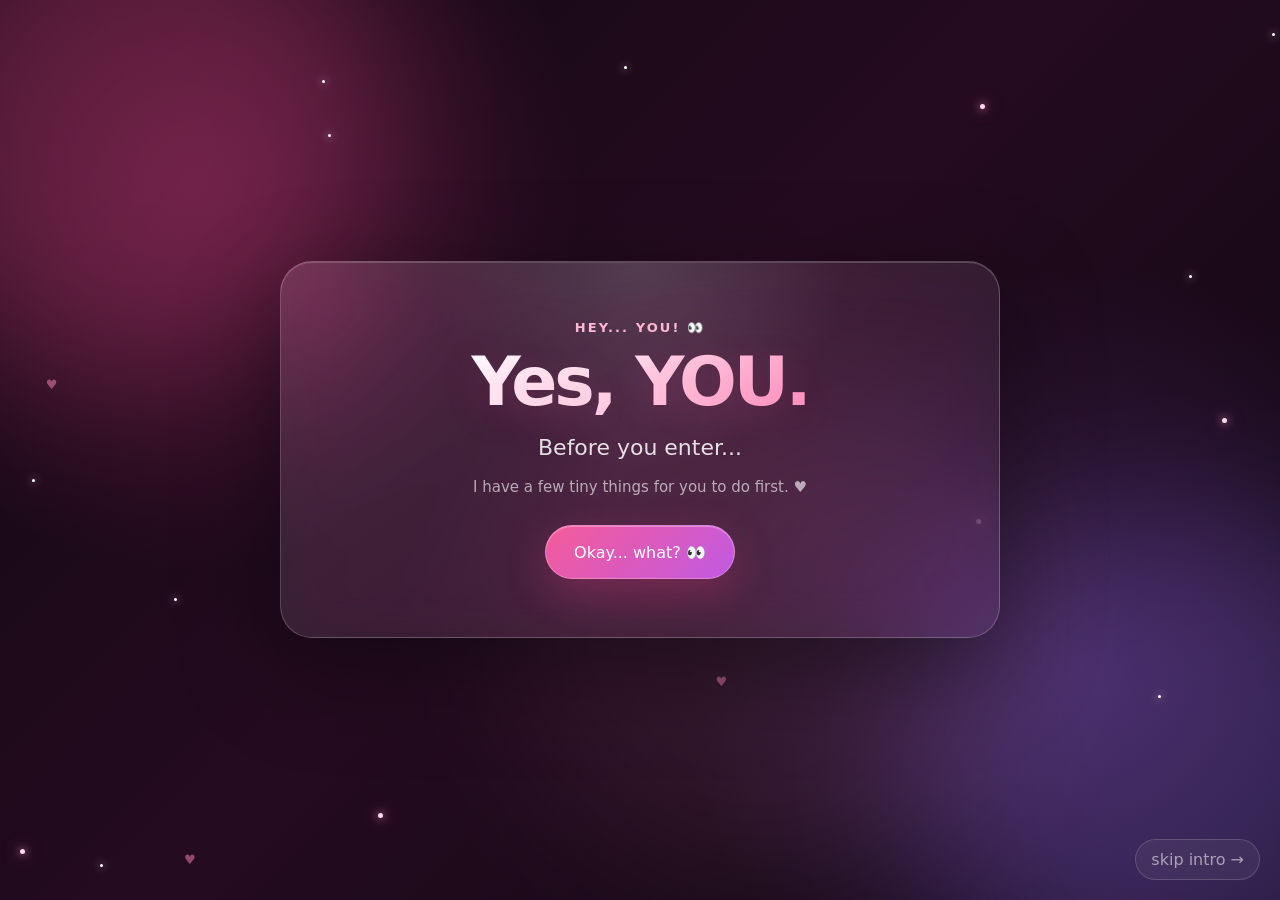
==== isolate/gallery.html @ ed4edd20 "Freebuff: Here is what I am going for. Treat these as preferences,..." ====
<!DOCTYPE html>
<html lang="en">
<head>
<meta charset="UTF-8" />
<meta name="viewport" content="width=device-width, initial-scale=1.0" />
<title>A Memory Garden For You 🌸</title>
<link rel="preconnect" href="https://fonts.googleapis.com" />
<link href="https://fonts.googleapis.com/css2?family=Cormorant+Garamond:ital,wght@0,400;0,500;0,600;1,400&family=Great+Vibes&family=Poppins:wght@300;400;500&display=swap" rel="stylesheet" />
<link rel="stylesheet" href="css/style.css" />
</head>
<body class="gallery-body">

  <!-- ══════════ Layered blossom garden ══════════ -->
  <div class="scene" aria-hidden="true">
    <div class="layer" data-depth="0.15">
      <div class="scene-glow glow-one"></div>
      <div class="scene-glow glow-two"></div>
      <div id="stars" class="stars layer"></div>
      <div class="moon-v3"></div>
    </div>
    <div class="layer" data-depth="0.35">
      <div id="treeline" class="treeline"></div>
    </div>
    <div id="branch-l" class="branch branch-left" data-depth="0.6"></div>
    <div id="branch-r" class="branch branch-right" data-depth="0.5"></div>
    <div class="grass"></div>
    <div class="flowers-row" aria-hidden="true">
      <span class="flower">🌸</span><span class="flower">🌷</span><span class="flower">🌸</span>
      <span class="flower">🌼</span><span class="flower">🌸</span><span class="flower">🌷</span>
      <span class="flower">🌸</span><span class="flower">🌼</span><span class="flower">🌸</span>
    </div>
    <div id="particles" class="particles layer"></div>
    <div id="petals-layer" class="petals-layer layer"></div>
  </div>
  <div class="vignette" aria-hidden="true"></div>

  <!-- Music + nav -->
  <button id="music-toggle" class="music-pill" aria-pressed="false" aria-label="Toggle background music">
    <span class="eq" aria-hidden="true"><i></i><i></i><i></i><i></i></span>
    ♪ A Little Tune
  </button>

  <nav class="nav-v3" aria-label="Main navigation">
    <a href="home.html#home-top">♡ Home</a>
    <a href="#memories" class="active">🌸 Memories</a>
    <a href="#love-letter">✦ Letter</a>
  </nav>

  <main id="memories" class="memory-garden">
    <h1 class="garden-title shimmer-text">A Garden Of Beautiful Snaps ♥</h1>

    <p class="garden-sub">Every picture holds a little piece of a moment.</p>

    <div class="ornament" aria-hidden="true"><span>🌸</span></div>

    <!-- Hanging polaroid memories -->
    <div id="vine" class="vine"><!-- cards injected --></div>
    <p class="memory-count" id="memory-count"></p>

    <!-- ══════════ Memory Tree ══════════ -->
    <section id="memory-tree" class="tree-section reveal" aria-label="The memory tree">
      <h2 class="garden-sub" style="font-size:clamp(24px,4vw,34px);font-style:normal;color:var(--warm-white);">
        The Memory Tree
      </h2>
      <div class="big-tree">
        <div class="bt-canopy bt-c1"></div>
        <div class="bt-canopy bt-c2"></div>
        <div class="bt-canopy bt-c3"></div>
        <div class="bt-trunk"></div>
        <div id="tree-photos" class="bt-photos"><!-- special photos injected --></div>
      </div>
      <p class="tree-caption">&ldquo;Every memory became a little flower in this garden.&rdquo;</p>
    </section>
    <!-- ══════════ Love letter ══════════ -->
    <section id="love-letter" class="letter-section reveal">
      <div class="love-letter">
        <span class="paper-tape" aria-hidden="true"></span>
        <h3>One Last Little Note&hellip;</h3>
        <p class="letter-body" id="letter-body">
          If I could give you one thing today, it would be the ability to see
          yourself the way the people who love you see you &mdash; beautiful,
          special, and worth celebrating.
        </p>
        <p class="letter-sign" id="letter-sign">Happy Birthday, Bangaram ♥</p>
        <p class="letter-final-line" id="letter-final-line">
          May your life always have gardens to walk through, memories to keep,
          and reasons to smile.
        </p>
      </div>
    </section>

    <!-- ══════════ Grand finale ══════════ -->
    <section id="finale" class="finale" aria-label="Final birthday message">
      <div class="finale-heart" aria-hidden="true">♥</div>
      <h2 class="finale-title-v3" id="finale-title">HAPPY BIRTHDAY BANGARAM ♥</h2>
      <p class="finale-sub">This little world was made just for you.</p>
    </section>
  </main>

  <!-- ══════════ Lightbox ══════════ -->
  <div id="lightbox" class="lightbox lightbox-v3" role="dialog" aria-modal="true" aria-label="Memory viewer" hidden>
    <div class="lightbox-backdrop" data-lb-close></div>
    <figure class="lightbox-frame">
      <button class="lb-btn lb-close" data-lb-close aria-label="Close">✕</button>
      <button class="lb-btn lb-prev" data-lb-prev aria-label="Previous memory">‹</button>
      <img id="lb-image" src="" alt="" />
      <button class="lb-btn lb-next" data-lb-next aria-label="Next memory">›</button>
      <figcaption class="lightbox-caption">
        <span id="lb-counter" class="lb-counter">Memory 1 of 1</span>
        <span id="lb-caption-text" class="lb-caption-text"></span>
      </figcaption>
    </figure>
    <div id="lb-petals" class="petals-layer layer" style="position:fixed;z-index:1;" aria-hidden="true"></div>
  </div>

  <script src="js/script.js"></script>
  <script src="js/gallery.js"></script>
</body>
</html>
---- isolate/css/style.css ----
/* ══════════════════════════════════════════════════════════
   Romantic Birthday Surprise · Shared Stylesheet
   Palette:
   Deep Rose #B8326A · Pink #E75480 · Soft Pink #F8BBD0
   Blush #FCE4EC · Rose White #FFF5F7 · Lavender #E8C7D8
   Gold #D4AF37 · Dark Rose Text #5A1835
   ══════════════════════════════════════════════════════════ */

:root {
  --deep-rose: #8E3157;
  --rose: #C94F7C;
  --cherry: #E88BA8;
  --petal-pink: #F6B6C8;
  --blush: #FCE7ED;
  --cream: #FFF9F5;
  --warm-white: #FFFDFB;
  --lavender: #DCC7E8;
  --wine: #4B1930;
  --gold: #D9A441;
  --ink: var(--wine);
  --glass-bg: rgba(255, 253, 251, 0.12);
  --glass-border: rgba(255, 255, 255, 0.35);
  --shadow-soft: 0 18px 50px rgba(75, 25, 48, 0.35);
  --font-display: 'Great Vibes', cursive;
  --font-serif: 'Cormorant Garamond', serif;
  --font-body: 'Poppins', sans-serif;
  /* legacy aliases so earlier rules stay valid */
  --pink: var(--cherry);
  --rose-white: var(--warm-white);
  --soft-pink: var(--petal-pink);
}

* { margin: 0; padding: 0; box-sizing: border-box; }
html { scroll-behavior: smooth; }

/* CRITICAL: make the hidden attribute always win over display rules */
[hidden] { display: none !important; }

body {
  font-family: var(--font-body);
  color: var(--cream);
  min-height: 100vh;
  overflow-x: hidden;
  background:
    radial-gradient(circle at 50% 14%, rgba(255, 224, 234, 0.55), transparent 38%),
    radial-gradient(circle at 82% 8%, rgba(220, 199, 232, 0.30), transparent 30%),
    linear-gradient(180deg, #F9C4D5 0%, #EAA1BA 34%, #B45E84 66%, #7A3355 88%, #4B1930 100%);
  background-attachment: fixed;
}

img { max-width: 100%; display: block; }
button { font-family: inherit; cursor: pointer; }
::selection { background: var(--pink); color: #fff; }
:focus-visible { outline: 2px solid var(--gold); outline-offset: 3px; border-radius: 4px; }

/* ══════════ Scene / background layers ══════════ */
.scene { position: fixed; inset: 0; overflow: hidden; z-index: 0; pointer-events: none; }
.scene-glow {
  position: absolute; border-radius: 50%;
  filter: blur(90px); opacity: .55;
  animation: glowDrift 18s ease-in-out infinite alternate;
}
.glow-one {
  width: 55vmax; height: 55vmax; top: -20vmax; left: -15vmax;
  background: radial-gradient(circle, rgba(255,183,213,.8), transparent 70%);
}
.glow-two {
  width: 45vmax; height: 45vmax; bottom: -18vmax; right: -12vmax;
  background: radial-gradient(circle, rgba(212,175,55,.28), transparent 70%);
  animation-delay: -9s;
}
@keyframes glowDrift {
  from { transform: translate(0, 0) scale(1); }
  to   { transform: translate(4vmax, 3vmax) scale(1.12); }
}

.light-rays {
  position: absolute; inset: -20%;
  background: repeating-conic-gradient(from 200deg at 70% -10%,
    rgba(255,235,245,.05) 0deg 6deg, transparent 6deg 16deg);
  mix-blend-mode: screen;
  animation: raysSway 26s ease-in-out infinite alternate;
}
@keyframes raysSway {
  from { transform: rotate(-3deg); opacity: .6; }
  to   { transform: rotate(3deg);  opacity: 1; }
}

.cloud {
  position: absolute; width: 42vw; height: 12vw; border-radius: 50%;
  background: radial-gradient(ellipse, rgba(255,240,246,.22), transparent 70%);
  filter: blur(18px);
  animation: cloudDrift 90s linear infinite;
}
.cloud-a { top: 12%; left: -40vw; }
.cloud-b { top: 32%; left: -40vw; animation-delay: -35s; width: 55vw; }
.cloud-c { top: 6%;  left: -40vw; animation-delay: -68s; width: 34vw; }
@keyframes cloudDrift { from { transform: translateX(0); } to { transform: translateX(160vw); } }

/* Big glowing heart behind login card */
.big-heart {
  position: absolute; top: 50%; left: 50%;
  width: min(46vmin, 380px);
  opacity: .35;
  filter: drop-shadow(0 0 40px rgba(231,84,128,.9));
  animation: heartFloat 4.5s ease-in-out infinite;
}
.big-heart .heart-svg { width: 100%; fill: #ff8fb1; }
@keyframes heartFloat {
  0%, 100% { transform: translate(-50%, -58%) scale(1); }
  50%      { transform: translate(-50%, -58%) scale(1.06); }
}
/* ══════════ Particles (JS spawned) ══════════ */
.particles, .petals-layer { position: absolute; inset: 0; z-index: -1; pointer-events: none; }
.sparkle {
  position: absolute; border-radius: 50%;
  pointer-events: none; will-change: transform, opacity;
}
.float-heart { position: absolute; pointer-events: none; will-change: transform, opacity; }
.petal {
  position: absolute; width: 14px; height: 14px;
  background: radial-gradient(circle at 30% 30%, var(--blush), var(--pink));
  border-radius: 60% 0 60% 0;
  opacity: .85; pointer-events: none; will-change: transform;
}
.firefly {
  position: absolute; width: 5px; height: 5px; border-radius: 50%;
  background: var(--gold);
  box-shadow: 0 0 10px 3px rgba(212,175,55,.65);
  pointer-events: none;
}

/* ══════════ Page 1 · Login card ══════════ */
.login-screen {
  position: relative; z-index: 2;
  min-height: 100vh;
  display: grid; place-items: center;
  padding: 24px;
  transition: opacity .9s ease, transform .9s ease, filter .9s ease;
}
.login-screen.leaving { opacity: 0; transform: scale(.94) translateY(-20px); filter: blur(6px); }

.login-card {
  width: min(420px, 92vw);
  padding: 44px 36px 34px;
  text-align: center;
  background: var(--glass-bg);
  border: 1px solid var(--glass-border);
  border-radius: 26px;
  backdrop-filter: blur(18px);
  -webkit-backdrop-filter: blur(18px);
  box-shadow: var(--shadow-soft), inset 0 1px 0 rgba(255,255,255,.4);
  animation: cardIn 1.1s cubic-bezier(.22,1,.36,1) both;
}
@keyframes cardIn {
  from { opacity: 0; transform: translateY(34px) scale(.96); }
  to   { opacity: 1; transform: none; }
}

.card-crest {
  font-size: 30px; color: var(--pink);
  text-shadow: 0 0 18px rgba(231,84,128,.8);
  margin-bottom: 10px;
  animation: heartBeat 1.8s ease-in-out infinite;
}
@keyframes heartBeat {
  0%, 100% { transform: scale(1); }
  12% { transform: scale(1.18); }
  24% { transform: scale(1); }
  36% { transform: scale(1.12); }
}

.login-title {
  font-family: var(--font-serif);
  font-size: clamp(26px, 5vw, 34px);
  font-weight: 600; letter-spacing: .5px;
  color: var(--rose-white);
  text-shadow: 0 2px 18px rgba(90,24,53,.5);
}
.login-sub {
  margin-top: 8px;
  font-size: 14px; font-weight: 300;
  color: var(--lavender); letter-spacing: .4px;
}

.field { display: block; margin-top: 20px; text-align: left; }
.field-label {
  display: block;
  font-size: 11px; text-transform: uppercase;
  letter-spacing: 2px; color: var(--soft-pink); margin-bottom: 7px;
}
.field input {
  width: 100%; padding: 13px 16px;
  font-size: 15px; font-family: var(--font-body);
  color: var(--rose-white);
  background: rgba(255,255,255,.12);
  border: 1px solid rgba(255,255,255,.3);
  border-radius: 14px;
  color-scheme: dark;
  transition: border-color .3s, box-shadow .3s, background .3s;
}
.field input::placeholder { color: rgba(255,245,247,.55); }
.field input:focus {
  outline: none;
  border-color: var(--pink);
  background: rgba(255,255,255,.18);
  box-shadow: 0 0 0 4px rgba(231,84,128,.22);
}

.btn { border: none; border-radius: 999px;
  transition: transform .25s cubic-bezier(.22,1,.36,1), box-shadow .25s, filter .25s; }
.btn-primary {
  display: inline-block; margin-top: 26px;
  padding: 14px 34px; font-size: 15px; font-weight: 500;
  letter-spacing: .6px; color: #fff;
  background: linear-gradient(135deg, var(--pink), var(--rose));
  box-shadow: 0 12px 30px rgba(184,50,106,.5), inset 0 1px 0 rgba(255,255,255,.35);
}
.btn-primary:hover, .btn-primary:focus-visible {
  transform: translateY(-3px) scale(1.03);
  box-shadow: 0 18px 40px rgba(184,50,106,.65), inset 0 1px 0 rgba(255,255,255,.35);
  filter: brightness(1.06);
}
.btn-primary:active { transform: translateY(-1px) scale(1); }
.btn-large { padding: 17px 44px; font-size: 16px; }

.login-footnote {
  margin-top: 22px;
  font-family: var(--font-serif); font-style: italic;
  font-size: 13.5px; color: var(--lavender);
}

/* Toast */
.toast {
  position: absolute; left: 50%; bottom: -64px;
  transform: translateX(-50%) translateY(14px);
  padding: 12px 22px; font-size: 13.5px;
  color: var(--rose-white);
  background: rgba(90,24,53,.82);
  border: 1px solid rgba(255,255,255,.25);
  border-radius: 999px;
  backdrop-filter: blur(8px);
  white-space: nowrap; opacity: 0; pointer-events: none;
  transition: opacity .45s ease, transform .45s cubic-bezier(.22,1,.36,1);
  box-shadow: 0 10px 30px rgba(0,0,0,.3);
}
.toast.show { opacity: 1; transform: translateX(-50%) translateY(0); }
/* ══════════ Unlock transition overlay ══════════ */
.unlock-overlay {
  position: fixed; inset: 0; z-index: 50;
  display: grid; place-items: center; align-content: center; gap: 26px;
  opacity: 0; visibility: hidden;
  background: radial-gradient(circle at 50% 45%, rgba(255,220,235,.28), rgba(61,16,48,.55));
  backdrop-filter: brightness(1.25);
  transition: opacity 1s ease, visibility 1s;
}
.unlock-overlay.active { opacity: 1; visibility: visible; }

.unlock-heart {
  width: min(34vmin, 260px);
  opacity: 0; transform: scale(.3);
  filter: drop-shadow(0 0 46px rgba(255,120,170,1)) drop-shadow(0 0 90px rgba(231,84,128,.8));
  transition: opacity 1.1s ease, transform 1.1s cubic-bezier(.22,1,.36,1);
}
.unlock-heart .heart-svg { width: 100%; fill: #ff7fa8; }
.unlock-overlay.active .unlock-heart {
  opacity: 1; transform: scale(1);
  animation: unlockPulse 1.4s ease-in-out .9s infinite;
}
@keyframes unlockPulse {
  0%, 100% { transform: scale(1); }
  50%      { transform: scale(1.09); }
}
.welcome-text {
  font-family: var(--font-display);
  font-size: clamp(30px, 6vw, 52px);
  color: var(--rose-white);
  text-shadow: 0 0 30px rgba(255,140,180,.9);
  opacity: 0; transform: translateY(18px);
  transition: opacity 1s ease .8s, transform 1s ease .8s;
}
.unlock-overlay.active .welcome-text { opacity: 1; transform: none; }

/* Brightening flash */
body.flash .scene { filter: brightness(1.6) saturate(1.15); transition: filter 1.2s ease; }

/* ══════════ Curtain (cinematic page transitions) ══════════ */
.curtain {
  position: fixed; inset: 0; z-index: 90;
  background: linear-gradient(135deg, #6e1f4e, #b0447a, #e75480);
  transform: scaleY(0); transform-origin: bottom;
  pointer-events: none;
}
.curtain.closing {
  transform: scaleY(1);
  transition: transform .75s cubic-bezier(.76,0,.24,1);
}

/* ══════════ Page 2 · Home ══════════ */
.home-section {
  position: relative; z-index: 2;
  min-height: 100vh;
  padding: 96px 20px 40px;
  animation: fadeUp 1.2s ease both;
}
.home-section[hidden] { display: none; }
@keyframes fadeUp {
  from { opacity: 0; transform: translateY(30px); }
  to   { opacity: 1; transform: none; }
}

.hero { text-align: center; max-width: 900px; margin: 0 auto; }
.greeting {
  font-family: var(--font-serif); font-weight: 600;
  font-size: clamp(34px, 7vw, 74px);
  line-height: 1.12; letter-spacing: 2px;
  color: var(--rose-white);
  text-shadow: 0 4px 30px rgba(90,24,53,.55);
}
.shimmer-text {
  background: linear-gradient(110deg, var(--rose-white) 30%, #ffd9e6 45%, var(--gold) 50%, #ffd9e6 55%, var(--rose-white) 70%);
  background-size: 250% auto;
  -webkit-background-clip: text; background-clip: text;
  -webkit-text-fill-color: transparent;
  animation: shimmer 5s linear infinite;
}
@keyframes shimmer { to { background-position: 250% center; } }

.greeting-heart {
  font-size: clamp(26px, 4vw, 40px);
  color: var(--pink); margin-top: 10px;
  filter: drop-shadow(0 0 16px rgba(231,84,128,.9));
  animation: heartBeat 1.8s ease-in-out infinite;
}

.hero-sub {
  margin-top: 22px;
  font-family: var(--font-serif); font-style: italic;
  font-size: clamp(17px, 2.4vw, 23px);
  color: var(--blush);
}
.hero-message {
  margin: 14px auto 0; max-width: 560px;
  font-size: clamp(13px, 1.7vw, 15px); font-weight: 300;
  line-height: 1.85; color: var(--lavender);
}

/* Quotes */
.quotes { text-align: center; margin: 56px auto 0; max-width: 640px; }
.quote-text {
  font-family: var(--font-serif); font-style: italic;
  font-size: clamp(19px, 3vw, 27px); line-height: 1.5;
  color: var(--rose-white); min-height: 3em;
  transition: opacity .7s ease, transform .7s ease;
}
.quote-text.fading { opacity: 0; transform: translateY(8px); }
.quote-dots { margin-top: 18px; display: flex; justify-content: center; gap: 9px; }
.quote-dots span {
  width: 7px; height: 7px; border-radius: 50%;
  background: rgba(255,245,247,.35);
  transition: background .4s, transform .4s;
}
.quote-dots span.active { background: var(--gold); transform: scale(1.35); }

.cta-wrap { text-align: center; margin-top: 54px; }
.mini-final { text-align: center; margin-top: 90px; padding-bottom: 20px; }

/* Glowing heart motif */
.glow-heart {
  display: inline-block;
  font-size: clamp(44px, 7vw, 72px);
  color: var(--pink);
  filter: drop-shadow(0 0 24px rgba(231,84,128,.95)) drop-shadow(0 0 60px rgba(231,84,128,.5));
}
.pulse-heart { animation: heartBeat 2s ease-in-out infinite; }
.final-love {
  margin-top: 14px;
  font-family: var(--font-display);
  font-size: clamp(24px, 4vw, 36px);
  color: var(--rose-white);
}
/* ══════════ Floating navigation ══════════ */
.floating-nav {
  position: fixed; top: 18px; left: 50%;
  transform: translateX(-50%);
  z-index: 60;
  display: flex; gap: 4px;
  padding: 7px 10px;
  background: rgba(90,24,53,.38);
  border: 1px solid rgba(255,255,255,.22);
  border-radius: 999px;
  backdrop-filter: blur(14px);
  -webkit-backdrop-filter: blur(14px);
  box-shadow: 0 10px 30px rgba(0,0,0,.25);
}
.nav-link {
  padding: 8px 18px;
  font-size: 13px; font-weight: 400; letter-spacing: .4px;
  color: var(--rose-white);
  text-decoration: none;
  border-radius: 999px;
  white-space: nowrap;
  transition: background .3s, color .3s;
}
.nav-link:hover { background: rgba(255,255,255,.14); }
.nav-link.active { background: linear-gradient(135deg, var(--pink), var(--rose)); color: #fff; }

@media (max-width: 560px) {
  .floating-nav { top: auto; bottom: 16px; padding: 5px 6px; gap: 0; }
  .nav-link { padding: 8px 12px; font-size: 12px; }
}

/* Music toggle */
.music-toggle {
  position: fixed; top: 18px; right: 18px; z-index: 60;
  width: 46px; height: 46px;
  font-size: 19px; border-radius: 50%;
  border: 1px solid rgba(255,255,255,.3);
  background: rgba(90,24,53,.38); color: #fff;
  backdrop-filter: blur(12px);
  transition: transform .3s, box-shadow .3s, background .3s;
}
.music-toggle:hover { transform: scale(1.1); box-shadow: 0 0 22px rgba(231,84,128,.7); }
.music-toggle.playing {
  background: linear-gradient(135deg, var(--pink), var(--rose));
  animation: musicPulse 2s ease-in-out infinite;
}
@keyframes musicPulse {
  0%, 100% { box-shadow: 0 0 12px rgba(231,84,128,.5); }
  50%      { box-shadow: 0 0 26px rgba(231,84,128,.9); }
}

/* ══════════ Gallery page · garden environment ══════════ */
.gallery-body {
  background:
    radial-gradient(circle at 50% 12%, rgba(255,224,234,.35), transparent 40%),
    linear-gradient(180deg, #E8A9C0 0%, #C4708F 30%, #8E3157 62%, #5c2140 86%, #3d1226 100%);
  background-attachment: fixed;
}
.garden-scene { pointer-events: none; }

.moon {
  position: absolute; top: 7%; right: 12%;
  width: 110px; height: 110px; border-radius: 50%;
  background: radial-gradient(circle at 38% 34%, #fff6fa, #ffd7e6 60%, #f3aecb);
  box-shadow: 0 0 60px 22px rgba(255,215,230,.45), 0 0 140px 60px rgba(255,183,213,.22);
  animation: moonFloat 12s ease-in-out infinite alternate;
}
@keyframes moonFloat { from { transform: translateY(0); } to { transform: translateY(-14px); } }

.tree { position: absolute; bottom: 0; width: 300px; }
.tree-left  { left: -60px; }
.tree-right { right: -60px; transform: scaleX(-1); }
.trunk {
  position: absolute; bottom: 0; left: 50%;
  width: 34px; height: 46vh; min-height: 220px;
  background: linear-gradient(90deg, #5a1835, #7c2749 55%, #471228);
  border-radius: 14px 14px 4px 4px;
  transform-origin: bottom center;
  animation: treeSway 9s ease-in-out infinite alternate;
}
.canopy {
  position: absolute; border-radius: 50%;
  background: radial-gradient(circle at 32% 30%, #ffb7cf, #e75480 65%, #c94a78);
  filter: drop-shadow(0 14px 30px rgba(184,50,106,.4));
  transform-origin: bottom center;
  animation: treeSway 9s ease-in-out infinite alternate;
}
.tree .c1 { width: 210px; height: 190px; top: calc(-46vh + 60px); left: -20px; }
.tree .c2 { width: 160px; height: 150px; top: calc(-46vh - 40px); left: 110px; animation-delay: -2s; }
.tree .c3 { width: 130px; height: 120px; top: calc(-46vh + 130px); left: 150px; animation-delay: -4s; }
@keyframes treeSway {
  from { rotate: -1.1deg; }
  to   { rotate: 1.1deg; }
}
.tree-right { transform-origin: bottom center; }

.grass {
  position: absolute; bottom: 0; left: 0; right: 0;
  height: 9vh; min-height: 48px;
  background:
    radial-gradient(circle at 10% 100%, rgba(216,132,178,.5) 0 6px, transparent 7px),
    radial-gradient(circle at 30% 100%, rgba(232,199,216,.45) 0 8px, transparent 9px),
    radial-gradient(circle at 55% 100%, rgba(216,132,178,.5) 0 6px, transparent 7px),
    radial-gradient(circle at 80% 100%, rgba(232,199,216,.45) 0 9px, transparent 10px),
    linear-gradient(to top, rgba(90,24,53,.85), transparent);
  background-size: 90px 100%, 120px 100%, 70px 100%, 110px 100%, 100% 100%;
}
.flowers-row {
  position: absolute; bottom: 2vh; left: 0; right: 0;
  display: flex; justify-content: space-around;
  font-size: clamp(18px, 3vw, 30px);
}
.flower { display: inline-block; animation: flowerBob 5s ease-in-out infinite; }
.flower:nth-child(odd)  { animation-delay: -1.6s; }
.flower:nth-child(even) { animation-delay: -3.2s; }
@keyframes flowerBob {
  0%, 100% { transform: translateY(0) rotate(-4deg); }
  50%      { transform: translateY(-7px) rotate(5deg); }
}
/* ══════════ Memory garden content ══════════ */
.memory-garden {
  position: relative; z-index: 2;
  padding: 110px 18px 60px;
  max-width: 1100px; margin: 0 auto;
}
.garden-title {
  text-align: center;
  font-family: var(--font-display); font-weight: 400;
  font-size: clamp(40px, 7vw, 68px);
  color: var(--rose-white);
  text-shadow: 0 4px 26px rgba(90,24,53,.5);
}
.garden-sub {
  text-align: center; margin-top: 8px;
  font-family: var(--font-serif); font-style: italic;
  font-size: clamp(15px, 2vw, 19px);
  color: var(--lavender);
}

.vine {
  margin-top: 70px;
  display: flex; flex-wrap: wrap;
  justify-content: center;
  gap: clamp(28px, 5vw, 56px);
}

/* Hanging polaroid memory card */
.memory-card {
  position: relative;
  width: clamp(160px, 24vw, 220px);
  transform-origin: top center;
  cursor: pointer;
  border: none; background: none; padding: 0;
  animation:
    swayIn .9s cubic-bezier(.22,1,.36,1) both,
    hangSway var(--sway-dur, 5.5s) ease-in-out infinite alternate;
  animation-delay: var(--enter-delay, 0s), calc(var(--enter-delay, 0s) + .9s);
}
@keyframes swayIn {
  from { opacity: 0; translate: 0 -30px; rotate: var(--tilt); }
  to   { opacity: 1; translate: 0 0;    rotate: var(--tilt); }
}
@keyframes hangSway {
  from { rotate: var(--tilt); }
  to   { rotate: calc(var(--tilt) * -1); }
}

.memory-card .string {
  width: 2px; height: 34px; margin: 0 auto;
  background: linear-gradient(to bottom, transparent, rgba(255,245,247,.75));
}
.memory-card .photo-frame {
  background: linear-gradient(160deg, #fff5f7, #ffe3ec);
  padding: 10px 10px 40px;
  border-radius: 14px;
  border: 1px solid rgba(255,255,255,.7);
  box-shadow: 0 14px 34px rgba(61,16,48,.45);
  transition: transform .45s cubic-bezier(.22,1,.36,1), box-shadow .45s;
}
.memory-card img {
  width: 100%;
  aspect-ratio: 1 / 1.05;
  object-fit: cover;
  border-radius: 8px;
  pointer-events: none;
}
.memory-card .caption {
  position: absolute;
  left: 12px; right: 12px; bottom: 10px;
  font-family: var(--font-serif); font-style: italic;
  font-size: 12.5px; color: var(--ink);
  text-align: center;
  overflow: hidden; text-overflow: ellipsis; white-space: nowrap;
}
.memory-card:hover, .memory-card:focus-visible { animation-play-state: paused, paused; }
.memory-card:hover .photo-frame, .memory-card:focus-visible .photo-frame {
  transform: translateY(-4px) scale(1.07);
  box-shadow: 0 24px 54px rgba(61,16,48,.6), 0 0 34px rgba(231,84,128,.55);
}

/* ══════════ Final message section ══════════ */
.final-section {
  margin-top: 120px;
  text-align: center;
  padding: 60px 16px;
  opacity: 0; transform: translateY(36px);
  transition: opacity 1.1s ease, transform 1.1s ease;
}
.final-section.revealed { opacity: 1; transform: none; }
.final-title {
  font-family: var(--font-serif); font-style: italic; font-weight: 500;
  font-size: clamp(22px, 3.6vw, 34px);
  color: var(--blush);
}
.final-name {
  margin-top: 18px;
  font-family: var(--font-display);
  font-size: clamp(36px, 6vw, 60px);
  color: var(--rose-white);
  text-shadow: 0 0 30px rgba(255,140,180,.8);
}
.final-msg {
  margin: 16px auto 0; max-width: 520px;
  font-weight: 300;
  font-size: clamp(13.5px, 1.8vw, 16px);
  line-height: 1.9; color: var(--lavender);
}
.final-section .glow-heart { margin-top: 34px; }
/* ══════════ Lightbox ══════════ */
.lightbox { position: fixed; inset: 0; z-index: 100; display: grid; place-items: center; padding: 18px; }
.lightbox[hidden] { display: none; }
.lightbox-backdrop {
  position: absolute; inset: 0;
  background: rgba(40,8,28,.72);
  backdrop-filter: blur(14px);
  -webkit-backdrop-filter: blur(14px);
  animation: fadeIn .4s ease both;
}
@keyframes fadeIn { from { opacity: 0; } to { opacity: 1; } }

.lightbox-frame {
  position: relative; z-index: 2;
  width: min(560px, 94vw);
  padding: 16px 16px 18px;
  background: linear-gradient(160deg, #fff5f7, #ffe0ea);
  border-radius: 20px;
  border: 1px solid rgba(255,255,255,.8);
  box-shadow: 0 30px 90px rgba(0,0,0,.55), 0 0 50px rgba(231,84,128,.35);
  animation: lbIn .5s cubic-bezier(.22,1,.36,1) both;
  pointer-events: auto;
}
@keyframes lbIn {
  from { opacity: 0; transform: scale(.88) translateY(20px); }
  to   { opacity: 1; transform: none; }
}
.lightbox-frame.switching img { opacity: 0; transform: scale(.97); }
.lightbox-frame img {
  width: 100%;
  aspect-ratio: 1 / 1;
  object-fit: cover;
  border-radius: 12px;
  transition: opacity .3s ease, transform .3s ease;
}
.lightbox-caption { margin-top: 12px; text-align: center; display: grid; gap: 4px; }
.lb-counter {
  font-size: 11px; letter-spacing: 2.5px;
  text-transform: uppercase; color: var(--rose);
}
.lb-caption-text {
  font-family: var(--font-serif); font-style: italic;
  font-size: 16px; color: var(--ink); min-height: 1.4em;
}

.lb-btn {
  position: absolute; z-index: 10001;
  width: 44px; height: 44px; border-radius: 50%;
  border: 1px solid rgba(255,255,255,.5);
  background: rgba(90,24,53,.55); color: #fff;
  font-size: 20px;
  backdrop-filter: blur(8px);
  display: grid; place-items: center;
  transition: transform .25s, background .25s, box-shadow .25s;
  pointer-events: auto;
  cursor: pointer;
}
.lb-btn:hover { transform: scale(1.12); background: var(--rose); box-shadow: 0 0 20px rgba(231,84,128,.8); }
.lb-close { top: -16px; right: -16px; }
.lb-prev  { left: -16px;  top: 50%; transform: translateY(-50%); }
.lb-next  { right: -16px; top: 50%; transform: translateY(-50%); }
.lb-prev:hover, .lb-next:hover { transform: translateY(-50%) scale(1.12); }

@media (max-width: 640px) {
  .lb-prev { left: 6px; top: auto; bottom: -60px; transform: none; }
  .lb-next { right: 6px; top: auto; bottom: -60px; transform: none; }
  .lb-prev:hover, .lb-next:hover { transform: scale(1.12); }
  .lightbox { padding-bottom: 70px; }
}

/* ══════════ Polish · v2 beautification ══════════ */

/* Soft cinematic vignette over every page */
.vignette {
  position: fixed; inset: 0; z-index: 1;
  pointer-events: none;
  background: radial-gradient(ellipse at 50% 42%, transparent 52%, rgba(40,8,28,.42) 100%);
}

/* Gold ornamental divider */
.ornament {
  display: flex; align-items: center; justify-content: center;
  gap: 14px; margin: 24px auto 0; max-width: 320px; color: var(--gold);
}
.ornament::before, .ornament::after {
  content: ""; height: 1px; flex: 1; opacity: .65;
}
.ornament::before { background: linear-gradient(90deg, transparent, var(--gold)); }
.ornament::after  { background: linear-gradient(90deg, var(--gold), transparent); }
.ornament span {
  font-size: 13px;
  text-shadow: 0 0 14px rgba(212,175,55,.9);
}

/* Elegant drop cap quote mark */
.quote-mark {
  display: block; height: 34px;
  font-family: var(--font-serif); font-size: 76px; line-height: 1;
  color: rgba(255,217,230,.35);
}

/* Shimmering sheen sweeping across primary buttons */
.btn-primary { position: relative; overflow: hidden; }
.btn-primary::after {
  content: "";
  position: absolute; top: 0; left: -80%;
  width: 55%; height: 100%;
  background: linear-gradient(105deg, transparent, rgba(255,255,255,.45), transparent);
  transform: skewX(-20deg);
  animation: sheen 5s ease-in-out infinite;
}
@keyframes sheen {
  0%, 55% { left: -80%; }
  80%, 100% { left: 140%; }
}

/* Gold crown line on the login card */
.login-card::before {
  content: "";
  position: absolute; top: 0; left: 14%; right: 14%; height: 3px;
  border-radius: 0 0 4px 4px;
  background: linear-gradient(90deg, transparent, var(--gold), transparent);
  box-shadow: 0 2px 12px rgba(212,175,55,.5);
}

/* Heart cursor trail (desktop) */
.cursor-heart {
  position: fixed; z-index: 120;
  pointer-events: none;
  font-size: 15px; color: #ff8fb1;
  text-shadow: 0 0 10px rgba(231,84,128,.85);
  will-change: transform, opacity;
}

/* Memory counter under the vine */
.memory-count {
  margin-top: 44px;
  text-align: center;
  font-family: var(--font-serif); font-style: italic;
  font-size: clamp(14px, 2vw, 17px);
  letter-spacing: .5px;
  color: var(--lavender);
}
.memory-count b { color: var(--soft-pink); font-weight: 500; }

/* ══════════════════════════════════════════════════════════
   V3 · CHERRY BLOSSOM LOVE LETTER UPGRADE
   ══════════════════════════════════════════════════════════ */

/* ── Layered garden scene (parallax) ── */
.layer { position: absolute; inset: 0; will-change: transform; }

.stars .star {
  position: absolute; border-radius: 50%;
  background: var(--warm-white);
  animation: twinkle var(--tw-dur, 3.5s) ease-in-out infinite;
}
@keyframes twinkle { 0%,100% { opacity:.15; } 50% { opacity:.85; } }

.moon-v3 {
  position: absolute; top: 9%; right: 14%;
  width: 96px; height: 96px; border-radius: 50%;
  background: radial-gradient(circle at 40% 36%, #fffdfd, #ffe9f1 58%, #f7c3d8);
  box-shadow:
    0 0 34px 12px rgba(255,236,243,.55),
    0 0 110px 46px rgba(246,182,200,.28),
    0 0 240px 110px rgba(220,199,232,.16);
  animation: moonFloat 14s ease-in-out infinite alternate;
}
.moon-v3::after {           /* crater hint */
  content: ""; position: absolute; left: 26%; top: 30%;
  width: 18%; height: 18%; border-radius: 50%;
  background: rgba(214,160,185,.25);
}

/* Distant treeline silhouette */
.treeline {
  position: absolute; bottom: 6vh; left: -4vw; right: -4vw;
  height: 26vh; min-height: 150px; opacity: .5;
  filter: blur(2.5px);
  display: flex; align-items: flex-end; justify-content: space-around;
}
.treeline i {
  display: block; border-radius: 50% 50% 44% 44%;
  background: linear-gradient(180deg, #C86E93, #8E3157);
}
/* Foreground cherry branch (SVG injected by JS or inline) */
.branch {
  position: absolute; z-index: 3; pointer-events: none;
  width: clamp(260px, 34vw, 520px); opacity: .95;
  filter: drop-shadow(0 10px 22px rgba(75,25,48,.35));
  transform-origin: top left;
  animation: branchSway 11s ease-in-out infinite alternate;
}
.branch-right { right: -30px; top: -20px; transform: scaleX(-1); animation-delay: -5s; }
.branch-left  { left: -30px;  top: -20px; }
@keyframes branchSway { from { rotate: -.7deg; } to { rotate: .8deg; } }

/* ── Stage 1 · Sealed love letter ── */
.letter-stage {
  position: relative; z-index: 5;
  min-height: 100vh;
  display: grid; place-items: center; padding: 24px;
}
.sealed-letter {
  text-align: center;
  width: min(430px, 92vw);
  padding: 52px 38px 42px;
  background:
    linear-gradient(160deg, rgba(255,253,251,.16), rgba(255,253,251,.06)),
    radial-gradient(circle at 50% 0%, rgba(255,224,234,.18), transparent 60%);
  border: 1px solid var(--glass-border);
  border-radius: 24px;
  backdrop-filter: blur(20px);
  -webkit-backdrop-filter: blur(20px);
  box-shadow: var(--shadow-soft), inset 0 1px 0 rgba(255,255,255,.35);
  animation: cardIn 1.2s cubic-bezier(.22,1,.36,1) both;
  transition: opacity .8s ease, transform .8s ease, filter .8s ease;
}
.sealed-letter.opening { opacity: 0; transform: translateY(-26px) rotate(-2deg) scale(.96); filter: blur(6px); }
.wax-seal {
  width: 74px; height: 74px; margin: 0 auto 22px;
  display: grid; place-items: center;
  border-radius: 50%;
  background: radial-gradient(circle at 34% 30%, #e06a93, var(--deep-rose) 62%, #6d2344);
  box-shadow: inset 0 -4px 10px rgba(75,25,48,.55), 0 10px 26px rgba(75,25,48,.5);
  color: var(--blush); font-size: 28px;
  animation: heartBeat 2.4s ease-in-out infinite;
  position: relative;
}
.wax-seal::after {
  content: ""; position: absolute; inset: -9px;
  border-radius: 50%; border: 1px dashed rgba(217,164,65,.55);
  animation: sealSpin 26s linear infinite;
}
@keyframes sealSpin { to { transform: rotate(360deg); } }

.letter-title {
  font-family: var(--font-serif);
  font-size: clamp(24px, 4.6vw, 31px);
  font-weight: 500; line-height: 1.35;
  color: var(--warm-white);
}
.letter-sub {
  margin-top: 12px;
  font-family: var(--font-serif); font-style: italic;
  font-size: clamp(15px, 2.4vw, 19px);
  color: var(--petal-pink);
}

/* ── Stage 2 · Handwritten letter form ── */
.login-screen-v3 {
  position: relative; z-index: 5;
  min-height: 100vh;
  display: grid; place-items: center; padding: 24px;
}
.letter-paper {
  position: relative;
  width: min(440px, 94vw);
  padding: 46px 38px 36px;
  color: var(--wine);
  background:
    linear-gradient(180deg, var(--warm-white), var(--cream));
  border-radius: 6px;
  box-shadow:
    0 30px 80px rgba(75,25,48,.45),
    0 4px 14px rgba(75,25,48,.25),
    inset 0 0 60px rgba(232,139,168,.08);
  transform: rotate(-.6deg);
  animation: paperUnfold 1s cubic-bezier(.22,1,.36,1) both;
}
@keyframes paperUnfold {
  from { opacity: 0; transform: rotate(-.6deg) translateY(40px) perspective(900px) rotateX(24deg); }
  to   { opacity: 1; transform: rotate(-.6deg) none; }
}
/* ruled paper lines */
.letter-paper::before {
  content: ""; position: absolute; inset: 90px 26px 70px;
  background: repeating-linear-gradient(180deg, transparent 0 30px, rgba(142,49,87,.07) 30px 31px);
  pointer-events: none;
}
.paper-tape {
  position: absolute; top: -13px; left: 50%;
  transform: translateX(-50%) rotate(-2deg);
  width: 120px; height: 27px;
  background: rgba(246,182,200,.75);
  border-left: 1px dashed rgba(255,255,255,.7);
  border-right: 1px dashed rgba(255,255,255,.7);
  box-shadow: 0 3px 8px rgba(75,25,48,.18);
  backdrop-filter: blur(2px);
}
.form-heading {
  font-family: var(--font-serif);
  font-size: clamp(24px, 4.4vw, 30px);
  font-weight: 600; color: var(--deep-rose);
  text-align: center;
}
.form-sub {
  margin-top: 8px; text-align: center;
  font-family: var(--font-serif); font-style: italic;
  font-size: clamp(14px, 2.2vw, 17px);
  color: #9c5673;
}
/* Floating labels */
.field-v3 { position: relative; margin-top: 30px; z-index: 1; }
.field-v3 input {
  width: 100%; padding: 15px 4px 11px;
  font-family: var(--font-serif); font-size: 17px;
  color: var(--wine);
  background: transparent;
  border: none; border-bottom: 1.5px solid rgba(142,49,87,.35);
  border-radius: 0;
  transition: border-color .3s;
}
.field-v3 input:focus { outline: none; border-bottom-color: var(--rose); }
.field-v3 label {
  position: absolute; left: 4px; top: 14px;
  font-family: var(--font-body); font-size: 13.5px; font-weight: 300;
  letter-spacing: .6px; color: #b3798f;
  pointer-events: none;
  transition: all .28s cubic-bezier(.22,1,.36,1);
}
.field-v3 input:focus + label,
.field-v3 input.has-value + label {
  top: -12px; font-size: 10.5px; letter-spacing: 1.6px;
  text-transform: uppercase; color: var(--rose);
}
/* Customised date field */
.field-v3 input[type="date"] { color-scheme: light; }
.field-v3 input[type="date"]::-webkit-calendar-picker-indicator {
  filter: sepia(1) saturate(3) hue-rotate(-45deg);
  cursor: pointer; opacity: .75;
}
.btn-letter {
  display: block; width: 100%; margin-top: 34px;
  padding: 15px; font-size: 15.5px; letter-spacing: .8px;
  color: var(--warm-white);
  background: linear-gradient(135deg, var(--cherry), var(--deep-rose));
  border-radius: 999px;
  box-shadow: 0 14px 32px rgba(142,49,87,.45);
}
.btn-open {
  display: inline-block; margin-top: 30px;
  padding: 15px 40px; font-size: 15.5px; letter-spacing: .8px;
  color: var(--warm-white);
  background: linear-gradient(135deg, var(--cherry), var(--deep-rose));
  border-radius: 999px;
  box-shadow: 0 14px 32px rgba(142,49,87,.5);
}
/* hearts around buttons */
.btn-hearts { position: relative; }
.btn-hearts i {
  position: absolute; font-style: normal; color: var(--cherry);
  opacity: 0; pointer-events: none;
  animation: btnHeart 3s ease-in-out infinite;
}
@keyframes btnHeart {
  0%   { opacity: 0; transform: translateY(4px) scale(.6); }
  25%  { opacity: .95; }
  70%  { opacity: 0; transform: translateY(-22px) scale(1.05); }
  100% { opacity: 0; }
}

/* ── Cinematic unlock overlay (phases) ── */
.unlock-v3 {
  position: fixed; inset: 0; z-index: 80;
  display: grid; place-items: center; align-content: center;
  gap: 20px; text-align: center;
  background: radial-gradient(circle at 50% 46%, rgba(255,214,229,.16), rgba(75,25,48,.72));
  opacity: 0; visibility: hidden;
  transition: opacity 1.2s ease, visibility 1.2s, backdrop-filter 1.2s;
}
.unlock-v3.active { opacity: 1; visibility: visible; }
.unlock-v3.bloom { backdrop-filter: brightness(2.2) saturate(1.25) blur(4px); transition: all 1.6s ease; }
.unlock-heart-v3 {
  width: min(30vmin, 220px);
  opacity: 0; transform: scale(.35);
  filter: drop-shadow(0 0 44px rgba(232,139,168,.95)) drop-shadow(0 0 100px rgba(201,79,124,.7));
  transition: opacity 1.4s ease, transform 1.4s cubic-bezier(.22,1,.36,1);
}
.unlock-heart-v3 .heart-svg { width: 100%; fill: #f19cb8; }
.unlock-v3.beating .unlock-heart-v3 { opacity: 1; transform: scale(1); animation: heartBeat 1s ease-in-out infinite; }
.unlock-line {
  font-family: var(--font-serif); font-style: italic;
  font-size: clamp(21px, 4vw, 32px);
  color: var(--warm-white);
  text-shadow: 0 2px 24px rgba(75,25,48,.8);
  opacity: 0; transform: translateY(14px);
  transition: opacity 1.1s ease, transform 1.1s ease;
}
.unlock-line.show { opacity: 1; transform: none; }
.unlock-name {
  font-family: var(--font-display);
  font-size: clamp(38px, 8vw, 68px);
  color: var(--warm-white);
  text-shadow: 0 0 34px rgba(246,182,200,.9);
}

/* Bloom flash covering screen in pink light */
.bloom-flash {
  position: fixed; inset: 0; z-index: 85;
  background: radial-gradient(circle at 50% 46%, #fff6fa 0%, #F9C4D5 45%, rgba(249,196,213,0) 78%);
  opacity: 0; pointer-events: none;
}
.bloom-flash.go { animation: bloomGo 2s cubic-bezier(.4,0,.3,1) both; }
@keyframes bloomGo {
  0%   { opacity: 0; transform: scale(.4); }
  45%  { opacity: 1; transform: scale(1.15); }
  100% { opacity: 0; transform: scale(1.6); }
}

/* ── Home hero composition ── */
.hero-v3 { min-height: 78vh; display: grid; place-items: center; text-align: center; padding-top: 40px; }
.hero-inner { max-width: 860px; padding: 0 18px; position: relative; z-index: 4; }
/* Kicker styled like the name (same script font & glow) but slightly
   smaller so "Happy Birthday" fits on its own single line */
.hero-kicker {
  font-family: var(--font-display);
  font-size: clamp(34px, 8vw, 84px);
  line-height: 1.1; font-weight: 400;
  white-space: nowrap;
  color: var(--warm-white);
  text-shadow:
    0 4px 34px rgba(75,25,48,.55),
    0 0 80px rgba(246,182,200,.5);
}
.hero-kicker + .hero-name { margin-top: 0; }
.hero-name {
  margin-top: 6px;
  font-family: var(--font-display);
  font-size: clamp(64px, 14vw, 150px);
  line-height: 1.05; font-weight: 400;
  color: var(--warm-white);
  text-shadow:
    0 4px 34px rgba(75,25,48,.55),
    0 0 80px rgba(246,182,200,.5);
}
.hero-gardenline {
  margin-top: 18px;
  font-family: var(--font-serif); font-style: italic;
  font-size: clamp(18px, 3vw, 26px);
  color: var(--blush);
}
/* hearts rising gently around the greeting */
.rise-heart {
  position: absolute; bottom: 8%; color: var(--cherry);
  filter: blur(var(--hb, 0px)); opacity: 0; pointer-events: none;
  animation: riseUp var(--rd, 8s) linear infinite;
}
@keyframes riseUp {
  0%   { transform: translateY(0) rotate(-6deg); opacity: 0; }
  12%  { opacity: var(--ro, .55); }
  85%  { opacity: var(--ro, .55); }
  100% { transform: translateY(-46vh) rotate(8deg); opacity: 0; }
}

/* ── Photo + quote composition ── */
.quote-stage {
  max-width: 720px;
  margin: 48px auto 40px;
  padding: 0 18px 0;
}
.quote-frame {
  position: relative;
  width: 100%;
  border-radius: 22px;
  overflow: hidden;
  border: 1px solid rgba(255,255,255,.35);
  box-shadow: 0 34px 90px rgba(75,25,48,.5);
  background: linear-gradient(160deg, var(--deep-rose), var(--wine));
}
/* invisible spacer gives the frame its fixed elegant shape */
.quote-spacer {
  display: block;
  width: 100%;
  padding-top: 62.5%;               /* fixed 16:10 frame — same as before */
}
.quote-frame img {
  position: absolute;
  inset: 0;
  width: 100%;
  height: 100%;
  max-width: none;
  object-fit: cover;                /* fills the whole box — no bars, no gaps */
  /* each photo can aim its own sweet spot via --focus ("x% y%"),
     e.g. a portrait photo → "50% 18%" keeps the face in view */
  object-position: var(--focus, center 26%);
  opacity: 0;
  transition: opacity 1.6s ease;
}
.quote-frame img.live { opacity: 1; }
.quote-overlay {
  position: absolute; left: 50%; bottom: 26px;
  transform: translateX(-50%);
  width: min(86%, 520px);
  padding: 20px 26px;
  border-radius: 16px;
  background: rgba(75,25,48,.42);
  border: 1px solid rgba(255,255,255,.4);
  backdrop-filter: blur(14px);
  -webkit-backdrop-filter: blur(14px);
  box-shadow: 0 14px 40px rgba(40,8,28,.4), inset 0 1px 0 rgba(255,255,255,.3);
  text-align: center;
}
.quote-overlay::before {         /* gold accent */
  content: "✦"; position: absolute; top: -11px; left: 50%;
  transform: translateX(-50%);
  width: 24px; height: 24px; line-height: 24px;
  border-radius: 50%; font-size: 11px;
  background: var(--gold); color: var(--wine);
  box-shadow: 0 0 16px rgba(217,164,65,.8);
}
.quote-overlay p {
  font-family: var(--font-serif); font-style: italic;
  font-size: clamp(15px, 2.6vw, 20px); line-height: 1.5;
  color: var(--cream);
  transition: opacity .8s ease, transform .8s ease;
}
.quote-overlay p.fading { opacity: 0; transform: translateY(6px); }

/* ── Gallery CTA composition ── */
.cta-v3 { text-align: center; margin-top: 60px; margin-bottom: 70px; }
.cta-v3 .btn { margin-bottom: 12px; }   /* subtitle sits right below the button */
.cta-sub {
  margin-top: 0;
  font-family: var(--font-serif); font-style: italic;
  font-size: clamp(13px, 2vw, 16px);
  color: var(--petal-pink);
}

/* ── Petal sweep page transition ── */
.petal-sweep {
  position: fixed; inset: 0; z-index: 95;
  pointer-events: none; overflow: hidden;
}
.petal-sweep .sweep-petal {
  position: absolute; top: -30px;
  width: 18px; height: 18px;
  background: radial-gradient(circle at 30% 30%, var(--blush), var(--rose));
  border-radius: 70% 0 70% 0;
}

/* ── Bottom composition · compact quote ABOVE navigation ──
   One fixed flex parent owns both children, so they can never overlap.
   gallery.html's standalone .nav-v3 is unaffected by the override below. */
.bottom-ui {
  position: fixed;
  bottom: 20px;
  left: 50%;
  transform: translateX(-50%);
  display: flex;
  flex-direction: column;
  align-items: center;
  gap: 14px;                       /* small, comfortable gap */
  width: min(86%, 640px);
  z-index: 1000;
}

.quote-card {
  position: relative;
  width: 100%;
  min-height: 90px;
  padding: 16px 24px;
  display: flex;                   /* keeps text vertically centered */
  align-items: center;
  justify-content: center;
  border: 1px solid rgba(255, 255, 255, 0.35);
  border-radius: 24px;
  background: rgba(70, 20, 45, 0.35);
  backdrop-filter: blur(14px);
  -webkit-backdrop-filter: blur(14px);
  box-shadow:
    0 10px 35px rgba(0, 0, 0, 0.15),
    inset 0 1px 0 rgba(255, 255, 255, 0.15);
  text-align: center;
}
.quote-card .quote-spark {
  position: absolute; top: -11px; left: 50%;
  transform: translateX(-50%);
  width: 24px; height: 24px; line-height: 24px;
  border-radius: 50%; font-size: 11px;
  background: var(--gold); color: var(--wine);
  box-shadow: 0 0 16px rgba(217,164,65,.8);
}
.quote-card p {
  margin: 0;
  max-width: 600px;
  font-family: var(--font-serif); font-style: italic;
  color: rgba(255, 248, 250, 0.95);
  font-size: clamp(18px, 2vw, 26px);
  line-height: 1.5;
  transition: opacity .8s ease, transform .8s ease;
}
.quote-card p.fading { opacity: 0; transform: translateY(6px); }

/* Inside the composition the nav becomes a normal flex child
   sitting BELOW the quote — its own fixed rules are neutralised here. */
.bottom-ui .nav-v3 {
  position: static;
  bottom: auto;
  left: auto;
  transform: none;
  padding: 8px 16px;
}

@media (max-width: 600px) {
  .bottom-ui {
    bottom: 12px;
    width: calc(100% - 20px);
    gap: 11px;
  }

  .quote-card {
    min-height: 0;
    padding: 14px 18px;
  }

  .quote-card p { font-size: 17px; line-height: 1.5; }

  .bottom-ui .nav-v3 { padding: 6px 10px; gap: 2px; }
  .bottom-ui .nav-v3 a { padding: 8px 13px; font-size: 12px; }
}

/* ── Bottom jewelry-style glass navigation ── */
.nav-v3 {
  position: fixed; bottom: 20px; left: 50%;
  transform: translateX(-50%);
  z-index: 70;
  display: flex; gap: 6px;
  padding: 8px 12px;
  background: rgba(75,25,48,.4);
  border: 1px solid rgba(255,255,255,.28);
  border-radius: 999px;
  backdrop-filter: blur(16px);
  -webkit-backdrop-filter: blur(16px);
  box-shadow:
    0 14px 36px rgba(40,8,28,.45),
    inset 0 1px 0 rgba(255,255,255,.3),
    inset 0 -1px 0 rgba(217,164,65,.25);
}
.nav-v3 a {
  position: relative;
  padding: 9px 20px;
  font-size: 13px; letter-spacing: .4px;
  color: var(--cream); text-decoration: none;
  border-radius: 999px;
  transition: color .35s, background .35s;
}
.nav-v3 a::before {            /* gold dot indicator */
  content: ""; position: absolute; top: 2px; left: 50%;
  transform: translateX(-50%) scale(0);
  width: 5px; height: 5px; border-radius: 50%;
  background: var(--gold);
  box-shadow: 0 0 8px rgba(217,164,65,.9);
  transition: transform .35s cubic-bezier(.22,1,.36,1);
}
.nav-v3 a.active {
  background: linear-gradient(135deg, rgba(232,139,168,.85), rgba(142,49,87,.9));
  box-shadow: inset 0 1px 0 rgba(255,255,255,.35), 0 6px 16px rgba(142,49,87,.5);
}
.nav-v3 a.active::before { transform: translateX(-50%) scale(1); }
@media (max-width: 480px) {
  .nav-v3 { bottom: 12px; padding: 6px 8px; gap: 2px; }
  .nav-v3 a { padding: 8px 13px; font-size: 12px; }
}

/* ── Music pill ── */
.music-pill {
  position: fixed; top: 18px; right: 18px; z-index: 70;
  display: flex; align-items: center; gap: 9px;
  padding: 10px 18px;
  border-radius: 999px; border: 1px solid rgba(255,255,255,.3);
  background: rgba(75,25,48,.42);
  backdrop-filter: blur(14px);
  -webkit-backdrop-filter: blur(14px);
  color: var(--cream); font-size: 13px; letter-spacing: .3px;
  transition: transform .3s, box-shadow .4s, background .4s;
}
.music-pill:hover { transform: scale(1.05); }
.music-pill.playing {
  background: linear-gradient(135deg, rgba(232,139,168,.9), rgba(142,49,87,.92));
  box-shadow: 0 0 26px rgba(232,139,168,.55);
}
.eq { display: inline-flex; align-items: flex-end; gap: 2.5px; height: 13px; }
.eq i {
  width: 3px; height: 100%;
  border-radius: 2px; background: currentColor;
  animation: eqBounce 1s ease-in-out infinite paused;
}
.eq i:nth-child(2) { animation-delay: -.25s; }
.eq i:nth-child(3) { animation-delay: -.5s; }
.eq i:nth-child(4) { animation-delay: -.75s; }
.music-pill.playing .eq i { animation-play-state: running; }
@keyframes eqBounce { 0%,100% { transform: scaleY(.25); } 50% { transform: scaleY(1); } }

/* ── Physical polaroid variants ── */
.memory-card.v3 { width: clamp(150px, 22vw, 205px); }
.memory-card.v3 .photo-frame {
  position: relative;
  padding: 11px 11px 52px;
  background: linear-gradient(160deg, #fffdfb, #fdeef3);
  border-radius: 5px;
  border: none;
  box-shadow: 0 16px 38px rgba(40,8,28,.5), 0 2px 6px rgba(40,8,28,.3);
}
.memory-card.v3 .caption {
  font-family: 'Great Vibes', cursive;
  font-size: 17px; line-height: 1.15;
  color: var(--wine);
  white-space: normal; max-height: 2.3em; overflow: hidden;
  left: 12px; right: 12px; bottom: 12px;
}
.memory-card.v3 .pin {
  position: absolute; top: -9px; left: 50%;
  transform: translateX(-50%);
  width: 17px; height: 17px; border-radius: 50%; z-index: 2;
  background: radial-gradient(circle at 34% 30%, #f2a7c0, var(--deep-rose) 65%, #6d2344);
  box-shadow: 0 4px 8px rgba(40,8,28,.5), inset -2px -3px 5px rgba(75,25,48,.5);
}
.memory-card.v3.tape .pin { display: none; }
.memory-card.v3.tape::after {
  content: "";
  position: absolute; z-index: 2;
  width: 74px; height: 24px; top: -11px; left: 50%;
  transform: translateX(-50%) rotate(var(--tape-rot, -4deg));
  background: rgba(246,182,200,.68);
  border-left: 1px dashed rgba(255,255,255,.8);
  border-right: 1px dashed rgba(255,255,255,.8);
  backdrop-filter: blur(2px);
}
.memory-card.v3.ribbon .string {
  height: 46px; width: 3px;
  background: linear-gradient(to bottom, transparent, var(--gold));
}
.memory-card.v3.ribbon .string::after {
  content: "🎀"; position: absolute; margin-top: -12px;
  left: 50%; transform: translateX(-50%);
  font-size: 14px;
}

/* hover petals around photos */
.hover-petal {
  position: absolute; pointer-events: none;
  width: 9px; height: 9px;
  background: radial-gradient(circle at 30% 30%, var(--blush), var(--cherry));
  border-radius: 70% 0 70% 0;
}

/* ── Memory Tree section ── */
.tree-section { position: relative; margin-top: 130px; text-align: center; }
.big-tree { position: relative; height: 480px; max-width: 900px; margin: 0 auto; }
.big-tree .bt-trunk {
  position: absolute; bottom: 60px; left: 50%;
  transform: translateX(-50%);
  width: 54px; height: 300px;
  background: linear-gradient(90deg, #4B1930, #7A3355 55%, #3d1226);
  border-radius: 20px 20px 6px 6px;
}
.bt-canopy { position: absolute; border-radius: 50%;
  background: radial-gradient(circle at 32% 28%, var(--petal-pink), var(--rose) 62%, var(--deep-rose));
  filter: drop-shadow(0 18px 40px rgba(142,49,87,.45));
  transform-origin: bottom center;
  animation: treeSway 10s ease-in-out infinite alternate;
}
.bt-c1 { width: 340px; height: 280px; left: calc(50% - 240px); top: 20px; }
.bt-c2 { width: 300px; height: 250px; left: calc(50% - 40px);  top: 10px; animation-delay: -3s; }
.bt-c3 { width: 260px; height: 220px; left: calc(50% + 90px);  top: 20px; animation-delay: -6s; }
.bt-photos { position: absolute; inset: 0; }
.bt-photos .memory-card.v3 { position: absolute; width: 148px; }
.tree-caption {
  margin-top: 26px;
  font-family: var(--font-serif); font-style: italic;
  font-size: clamp(17px, 2.8vw, 23px);
  color: var(--petal-pink);
}
@media (max-width: 720px) {
  .big-tree { height: 430px; transform: scale(.7); transform-origin: bottom center; }
}
/* ── Handwritten love letter ── */
.letter-section { margin-top: 130px; display: grid; place-items: center; padding: 0 18px; }
.love-letter {
  position: relative;
  width: min(600px, 94vw);
  padding: 54px 44px 44px;
  color: var(--wine);
  background: linear-gradient(175deg, var(--warm-white) 0%, var(--cream) 70%, #fbeee6 100%);
  border-radius: 8px;
  box-shadow: 0 34px 90px rgba(40,8,28,.55), inset 0 0 80px rgba(232,139,168,.09);
  transform: rotate(.5deg);
}
.love-letter::before {
  content: ""; position: absolute; inset: 110px 30px 80px;
  background: repeating-linear-gradient(180deg, transparent 0 31px, rgba(142,49,87,.06) 31px 32px);
  pointer-events: none;
}
.love-letter h3 {
  font-family: var(--font-serif);
  font-size: clamp(24px, 4vw, 32px);
  font-weight: 600; color: var(--deep-rose);
  text-align: center;
}
.letter-body {
  margin-top: 22px;
  font-family: var(--font-serif);
  font-size: clamp(16px, 2.4vw, 19px);
  line-height: 1.95; font-style: italic;
  color: #5e2b45;
}
.letter-sign {
  margin-top: 26px; text-align: right;
  font-family: 'Great Vibes', cursive;
  font-size: clamp(24px, 4vw, 32px);
  color: var(--deep-rose);
}
.letter-final-line {
  margin-top: 14px;
  font-family: var(--font-serif); font-style: italic;
  font-size: clamp(13.5px, 2vw, 16px);
  line-height: 1.8; color: #9c5673;
  text-align: center;
}

/* ── Grand finale ── */
.finale {
  margin-top: 140px;
  min-height: 88vh;
  display: grid; place-items: center; align-content: center;
  gap: 22px; text-align: center;
  position: relative;
  padding: 60px 18px;
}
.finale-heart {
  font-size: clamp(56px, 9vw, 96px);
  color: var(--cherry);
  opacity: 0; transform: scale(.4);
  filter: drop-shadow(0 0 30px rgba(232,139,168,1)) drop-shadow(0 0 80px rgba(201,79,124,.6));
  transition: opacity 1.6s ease, transform 1.6s cubic-bezier(.22,1,.36,1);
}
.finale.revealed .finale-heart { opacity: 1; transform: none; animation: heartBeat 2.2s ease-in-out infinite 1.6s; }
.finale-title-v3 {
  font-family: 'Great Vibes', cursive;
  font-size: clamp(44px, 9vw, 92px);
  color: var(--warm-white);
  text-shadow: 0 0 40px rgba(246,182,200,.9), 0 4px 30px rgba(75,25,48,.6);
  opacity: 0; transform: translateY(20px);
  transition: opacity 1.6s ease .8s, transform 1.6s ease .8s;
}
.finale-sub {
  font-family: var(--font-serif); font-style: italic;
  font-size: clamp(15px, 2.4vw, 20px);
  color: var(--petal-pink);
  opacity: 0;
  transition: opacity 1.6s ease 1.8s;
}
.finale.revealed .finale-title-v3,
.finale.revealed .finale-sub { opacity: 1; transform: none; }

/* scroll-reveal helper */
.reveal { opacity: 0; transform: translateY(34px); transition: opacity 1.1s ease, transform 1.1s ease; }
.reveal.in { opacity: 1; transform: none; }

/* ── Wine-toned lightbox v3 ── */
.lightbox-v3 .lightbox-backdrop { background: rgba(59,16,39,.82); }
.lightbox-v3 .lightbox-frame {
  border-color: rgba(246,182,200,.5);
  box-shadow: 0 40px 120px rgba(20,4,14,.7), 0 0 70px rgba(232,139,168,.3);
}

/* ══════════ Reduced motion ══════════ */
@media (prefers-reduced-motion: reduce) {
  *, *::before, *::after {
    animation-duration: .01ms !important;
    animation-iteration-count: 1 !important;
    transition-duration: .01ms !important;
  }
  html { scroll-behavior: auto; }
  .petal, .firefly, .float-heart, .sparkle,
  .rise-heart, .cursor-heart, .hover-petal { display: none !important; }
}

/* ══════════════════════════════════════════════════════════
   MEMORY TRANSITION · namespaced component (.mt-*)
   Attached ONLY to the "Walk Through Some Memories ♥" button.
   All elements are temporary and removed automatically.
   ══════════════════════════════════════════════════════════ */
body.mt-busy { cursor: wait; }

/* Phase 1 · button reaction */
.mt-button-pop {
  animation: mtPop .5s cubic-bezier(.34,1.56,.64,1) 2;
}
@keyframes mtPop {
  0%   { transform: scale(1); }
  35%  { transform: scale(.92); box-shadow: 0 0 0 6px rgba(246,182,200,.45), 0 0 46px 14px rgba(232,139,168,.65); }
  70%  { transform: scale(1.07); box-shadow: 0 0 0 10px rgba(246,182,200,.3), 0 0 70px 22px rgba(232,139,168,.5); }
  100% { transform: scale(1); }
}

/* Flying mini hearts (SVG, not emoji spam) */
.mt-heart {
  position: fixed;
  width: 16px; height: 15px;
  z-index: 2600;
  pointer-events: none;
  opacity: 0;
  animation: mtFly var(--t, 1.6s) cubic-bezier(.17,.67,.4,1) forwards;
}
.mt-heart svg { width: 100%; height: 100%; fill: currentColor; display: block; }
@keyframes mtFly {
  0%   { transform: translate(0,0) rotate(0deg) scale(var(--s,1)); opacity: 0; }
  12%  { opacity: 1; }
  100% { transform: translate(var(--dx,0), var(--dy,-140px)) rotate(var(--rot,180deg)) scale(calc(var(--s,1) * .35)); opacity: 0; }
}

/* Phase 3 · giant pulsing heart */
.mt-big-heart {
  position: fixed; left: 50%; top: 50%;
  width: min(38vmin, 300px); height: auto;
  transform: translate(-50%, -50%) scale(.1);
  z-index: 2600; pointer-events: none;
  color: var(--cherry);
  filter: drop-shadow(0 0 34px rgba(232,139,168,.95)) drop-shadow(0 0 90px rgba(201,79,124,.6));
  animation: mtBigPulse 2.4s ease forwards;
}
.mt-big-heart svg { width: 100%; height: auto; fill: currentColor; display: block; }
@keyframes mtBigPulse {
  0%   { transform: translate(-50%,-50%) scale(.08); opacity: 0; }
  18%  { transform: translate(-50%,-50%) scale(1);   opacity: 1; }
  38%  { transform: translate(-50%,-50%) scale(1.22); }
  52%  { transform: translate(-50%,-50%) scale(1.02); }
  66%  { transform: translate(-50%,-50%) scale(1.28); }
  80%  { transform: translate(-50%,-50%) scale(1.08); }
  100% { transform: translate(-50%,-50%) scale(1.55); opacity: 1; }
}

/* Phase 4 · cherry blossom spiral */
.mt-tornado {
  position: fixed; left: 50%; top: 50%;
  width: 0; height: 0;
  z-index: 2550; pointer-events: none;
  animation: mtSpin 2.8s linear infinite;
}
.mt-tornado.mt-fast { animation-duration: 1.1s; }
@keyframes mtSpin { to { transform: rotate(360deg); } }
.mt-spiral-petal {
  position: absolute; left: 0; top: 0;
  width: 16px; height: 16px;
  margin: -8px 0 0 -8px;
  background: radial-gradient(circle at 32% 32%, var(--blush), var(--rose));
  border-radius: 70% 0 70% 0;
  filter: drop-shadow(0 0 8px rgba(246,182,200,.75));
  animation: mtPetalFlip 1.4s linear infinite;
}
@keyframes mtPetalFlip { 50% { transform: scaleY(-.7) rotate(20deg); } }

/* Phase 5 · floating message */
.mt-message {
  position: fixed; inset: 0;
  display: grid; place-content: center; gap: 10px;
  text-align: center;
  z-index: 2650; pointer-events: none;
  animation: mtMsg 3s ease forwards;
}
.mt-message h3 {
  font-family: var(--font-serif); font-style: italic; font-weight: 500;
  font-size: clamp(24px, 4.6vw, 44px);
  color: var(--warm-white);
  text-shadow: 0 0 26px rgba(246,182,200,.95), 0 4px 26px rgba(75,25,48,.7);
}
.mt-message span {
  font-family: var(--font-display);
  font-size: clamp(30px, 6vw, 58px);
  color: var(--blush);
  text-shadow: 0 0 30px rgba(246,182,200,.9);
}
@keyframes mtMsg {
  0%   { opacity: 0; transform: scale(.92); }
  22%  { opacity: 1; transform: scale(1.03); }
  40%  { transform: scale(1); }
  78%  { opacity: 1; }
  100% { opacity: 0; transform: scale(1.06); }
}

/* Phase 6 · camera flash */
.mt-flash {
  position: fixed; inset: 0;
  background: #fff;
  z-index: 2680; pointer-events: none;
  opacity: 0;
  animation: mtFlash .9s ease forwards;
}
@keyframes mtFlash {
  0%   { opacity: 0; }
  30%  { opacity: .85; }
  100% { opacity: 0; }
}

/* Phase 7 · memory portal */
.mt-portal {
  position: fixed; inset: 0;
  display: grid; place-items: center;
  z-index: 2700; pointer-events: none;
}
.mt-portal-core {
  width: 13vmax; height: 13vmax;
  border-radius: 50%;
  background: radial-gradient(circle,
    #fff 0%, var(--blush) 26%, var(--petal-pink) 48%,
    rgba(232,139,168,.95) 66%, rgba(142,49,87,0) 74%);
  box-shadow:
    0 0 60px 30px rgba(246,182,200,.85),
    0 0 180px 100px rgba(232,139,168,.5),
    inset 0 0 40px rgba(255,255,255,.9);
  animation: mtPortalGrow 2s cubic-bezier(.55,0,.45,1) forwards;
}
@keyframes mtPortalGrow {
  from { transform: scale(.08); opacity: .95; }
  to   { transform: scale(20);  opacity: 1; }
}

/* Phase 8 · gallery reveal through the portal */
.mt-reveal {
  position: fixed; inset: 0;
  z-index: 3000;
  display: grid; place-items: center;
  background: radial-gradient(circle at 50% 50%,
    #fff 0%, var(--blush) 22%, var(--petal-pink) 46%, var(--deep-rose) 78%);
  animation: mtRevealOpen 1.7s ease .35s forwards;
}
.mt-reveal svg {
  width: 90px; height: auto; fill: var(--cherry);
  filter: drop-shadow(0 0 30px rgba(232,139,168,1));
}
@keyframes mtRevealOpen {
  60%  { opacity: 1; }
  100% { opacity: 0; transform: scale(1.7); visibility: hidden; }
}

/* Garden "comes alive" flourish (harmless where selectors don't exist) */
body.mt-alive .flower { animation: mtBounce .55s ease-in-out infinite alternate; }
@keyframes mtBounce { to { transform: translateY(-9px) rotate(7deg); } }

@media (prefers-reduced-motion: reduce) {
  .mt-heart, .mt-big-heart, .mt-tornado, .mt-message,
  .mt-flash, .mt-portal, .mt-reveal { display: none !important; }
}

/* ── EXTRA ANIMATION LAYER (still namespaced .mt-*) ── */

/* Expanding shockwave rings from the heart explosion */
.mt-ring {
  position: fixed; left: 50%; top: 50%;
  width: 40px; height: 40px;
  margin: -20px 0 0 -20px;
  border-radius: 50%;
  border: 3px solid rgba(246,182,200,.9);
  box-shadow: 0 0 30px rgba(232,139,168,.8), inset 0 0 30px rgba(232,139,168,.5);
  z-index: 2540; pointer-events: none;
  animation: mtRing 1s cubic-bezier(.2,.6,.35,1) forwards;
}
@keyframes mtRing {
  from { transform: scale(.2); opacity: 1; }
  to   { transform: scale(26); opacity: 0; }
}

/* Heart rain — tiny hearts drifting down after the explosion */
.mt-rain-heart {
  position: fixed;
  width: 14px; height: 13px;
  top: -30px;
  z-index: 2560; pointer-events: none;
  animation: mtRain var(--t, 2.4s) linear forwards;
}
.mt-rain-heart svg { width: 100%; height: 100%; fill: currentColor; display: block; }
@keyframes mtRain {
  0%   { transform: translate(0, -4vh) rotate(0deg); opacity: 0; }
  10%  { opacity: .95; }
  100% { transform: translate(var(--sway, 40px), 108vh) rotate(var(--rot, 320deg)); opacity: 0; }
}

/* Soft pink "zoom punch" pulse when the heart explodes */
.mt-zoom {
  position: fixed; inset: 0;
  background: radial-gradient(circle at 50% 50%,
    rgba(255,255,255,.75) 0%, rgba(246,182,200,.45) 34%, transparent 62%);
  z-index: 2530; pointer-events: none;
  opacity: 0;
  animation: mtZoomPunch .65s ease-out forwards;
}
@keyframes mtZoomPunch {
  0%   { opacity: 0; transform: scale(.6); }
  30%  { opacity: 1; transform: scale(1.04); }
  100% { opacity: 0; transform: scale(1.12); }
}

/* Second, counter-rotating spiral layer */
.mt-tornado.mt-reverse { animation-direction: reverse; animation-duration: 3.4s; }

/* Sparkles riding the portal edge */
.mt-portal-spark {
  position: absolute; left: 50%; top: 50%;
  width: 10px; height: 10px;
  margin: -5px 0 0 -5px;
  border-radius: 50%;
  background: #fff;
  box-shadow: 0 0 14px 4px rgba(255,255,255,.95), 0 0 26px 10px rgba(246,182,200,.8);
  animation: mtPortalSparkSpin var(--st, 1.1s) linear infinite;
}
@keyframes mtPortalSparkSpin {
  from { transform: rotate(var(--pa, 0deg)) translateX(var(--pr, 12vmax)) scale(1); }
  to   { transform: rotate(calc(var(--pa, 0deg) + 360deg)) translateX(var(--pr, 12vmax)) scale(.5); }
}

/* Playful wobble on the floating message */
.mt-message h3 { animation: mtWobble 1.6s ease-in-out infinite; display: inline-block; }
@keyframes mtWobble {
  0%, 100% { transform: rotate(-1.6deg) translateY(0); }
  50%      { transform: rotate(1.6deg) translateY(-5px); }
}

/* Petal confetti burst right before navigation */
.mt-confetti {
  position: fixed; top: -24px;
  width: 15px; height: 15px;
  z-index: 2600; pointer-events: none;
  background: radial-gradient(circle at 32% 32%, var(--blush), var(--rose));
  border-radius: 70% 0 70% 0;
  animation: mtConfettiFall var(--t, 1.8s) ease-in forwards;
}
@keyframes mtConfettiFall {
  0%   { transform: translate(0,0) rotate(0deg) scale(1); opacity: 0; }
  12%  { opacity: 1; }
  100% { transform: translate(var(--cx, 60px), 110vh) rotate(var(--cr, 500deg)) scale(.55); opacity: .15; }
}

/* ══════════════════════════════════════════════════════════
   NAV "MEMORIES" TRANSITION · separate namespace (.nt-*)
   A quick petal-curtain wipe used ONLY by the home-page
   nav link. Lighter and faster than the button cinematic.
   ══════════════════════════════════════════════════════════ */
.nt-curtain {
  position: fixed; left: 0; right: 0; top: 0;
  height: 100vh;
  background: linear-gradient(180deg,
    var(--deep-rose) 0%, rgba(201,79,124,.96) 45%, rgba(232,139,168,.9) 100%);
  transform: scaleY(0);
  transform-origin: top center;
  z-index: 2690; pointer-events: none;
  animation: ntCurtain 1.5s cubic-bezier(.65,0,.35,1) forwards;
}
@keyframes ntCurtain {
  0%   { transform: scaleY(0); opacity: 1; }
  62%  { transform: scaleY(1); opacity: 1; }
  86%  { transform: scaleY(1); opacity: 1; }
  100% { transform: scaleY(1); opacity: 0; visibility: hidden; }
}
.nt-nav-petal {
  position: fixed; top: -20px;
  width: 14px; height: 14px;
  margin-left: -7px;
  border-radius: 70% 0 70% 0;
  background: radial-gradient(circle at 32% 32%, var(--blush), var(--rose));
  box-shadow: 0 0 10px rgba(246,182,200,.8);
  z-index: 2700; pointer-events: none;
  animation: ntFall var(--t, 1.6s) ease-in forwards;
}
@keyframes ntFall {
  0%   { transform: translate(0, 0) rotate(0deg); opacity: 0; }
  12%  { opacity: 1; }
  100% { transform: translate(var(--sx, 40px), 112vh) rotate(var(--r, 420deg)); opacity: 0; }
}
.nt-label {
  position: fixed; left: 50%; top: 46%;
  transform: translate(-50%, -50%);
  font-family: var(--font-display);
  font-size: clamp(34px, 6vw, 58px);
  color: #fff;
  text-shadow: 0 0 28px rgba(255,255,255,.75), 0 4px 22px rgba(75,25,48,.6);
  white-space: nowrap;
  z-index: 2710; pointer-events: none;
  opacity: 0;
  animation: ntLabel 1.3s ease .55s forwards;
}
@keyframes ntLabel {
  0%   { opacity: 0; transform: translate(-50%, -38%) scale(.85); }
  30%  { opacity: 1; transform: translate(-50%, -50%) scale(1); }
  80%  { opacity: 1; }
  100% { opacity: 0; transform: translate(-50%, -60%) scale(1.05); }
}
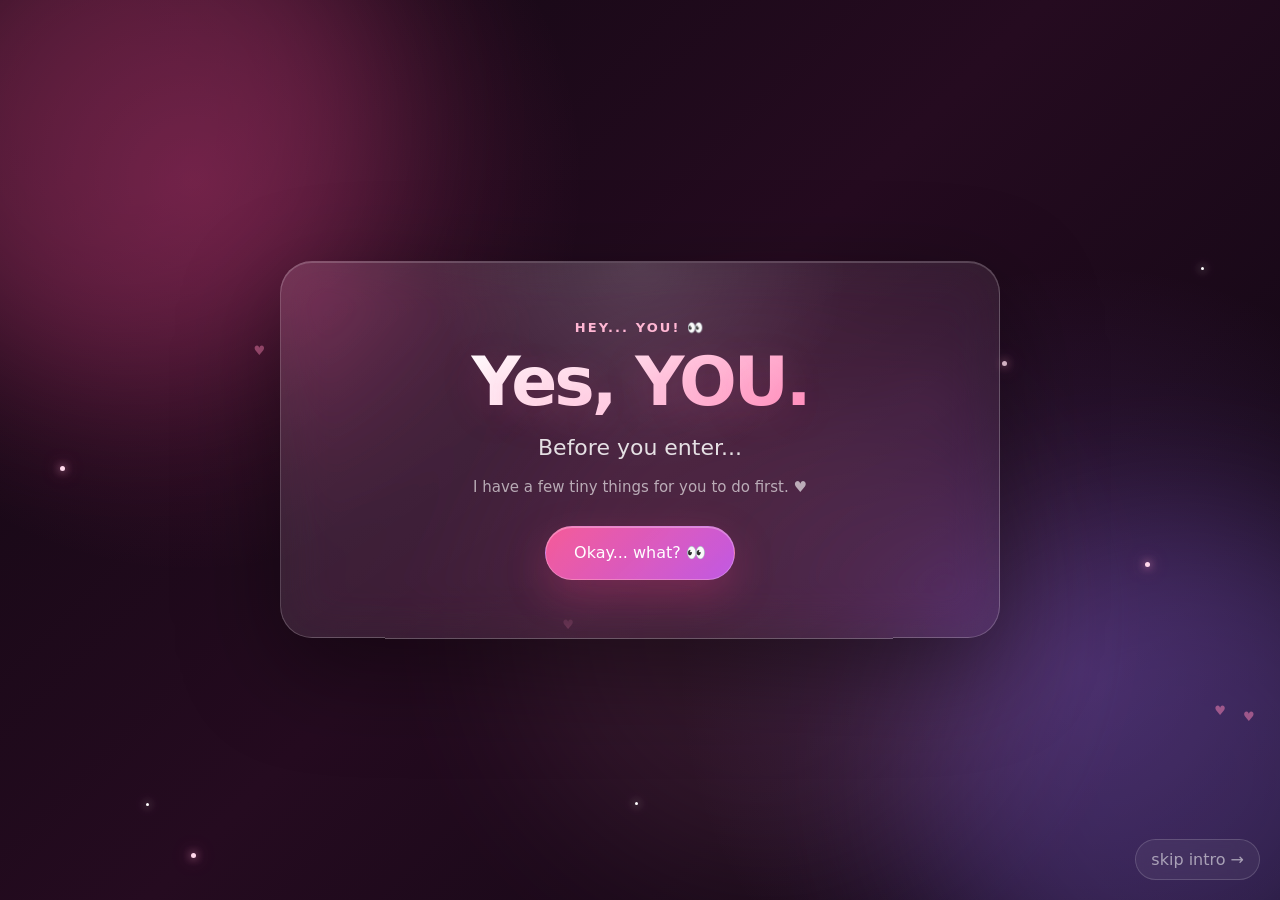
==== commit 1724b891: "Before: Remove the "skip intro" button, make the "blow the balloon" some more difficult, change the " ====
--- a/isolate/gallery.html
+++ b/isolate/gallery.html
@@ -78,10 +78,10 @@
         <h3>One Last Little Note&hellip;</h3>
         <p class="letter-body" id="letter-body">
           If I could give you one thing today, it would be the ability to see
-          yourself the way the people who love you see you &mdash; beautiful,
+          yourself the way someone who truly cares sees you &mdash; beautiful,
           special, and worth celebrating.
         </p>
-        <p class="letter-sign" id="letter-sign">Happy Birthday, Bangaram ♥</p>
+        <p class="letter-sign" id="letter-sign">Happy Birthday, A Special Person ♥</p>
         <p class="letter-final-line" id="letter-final-line">
           May your life always have gardens to walk through, memories to keep,
           and reasons to smile.
@@ -92,7 +92,7 @@
     <!-- ══════════ Grand finale ══════════ -->
     <section id="finale" class="finale" aria-label="Final birthday message">
       <div class="finale-heart" aria-hidden="true">♥</div>
-      <h2 class="finale-title-v3" id="finale-title">HAPPY BIRTHDAY BANGARAM ♥</h2>
+      <h2 class="finale-title-v3" id="finale-title">HAPPY BIRTHDAY, A SPECIAL PERSON ♥</h2>
       <p class="finale-sub">This little world was made just for you.</p>
     </section>
   </main>
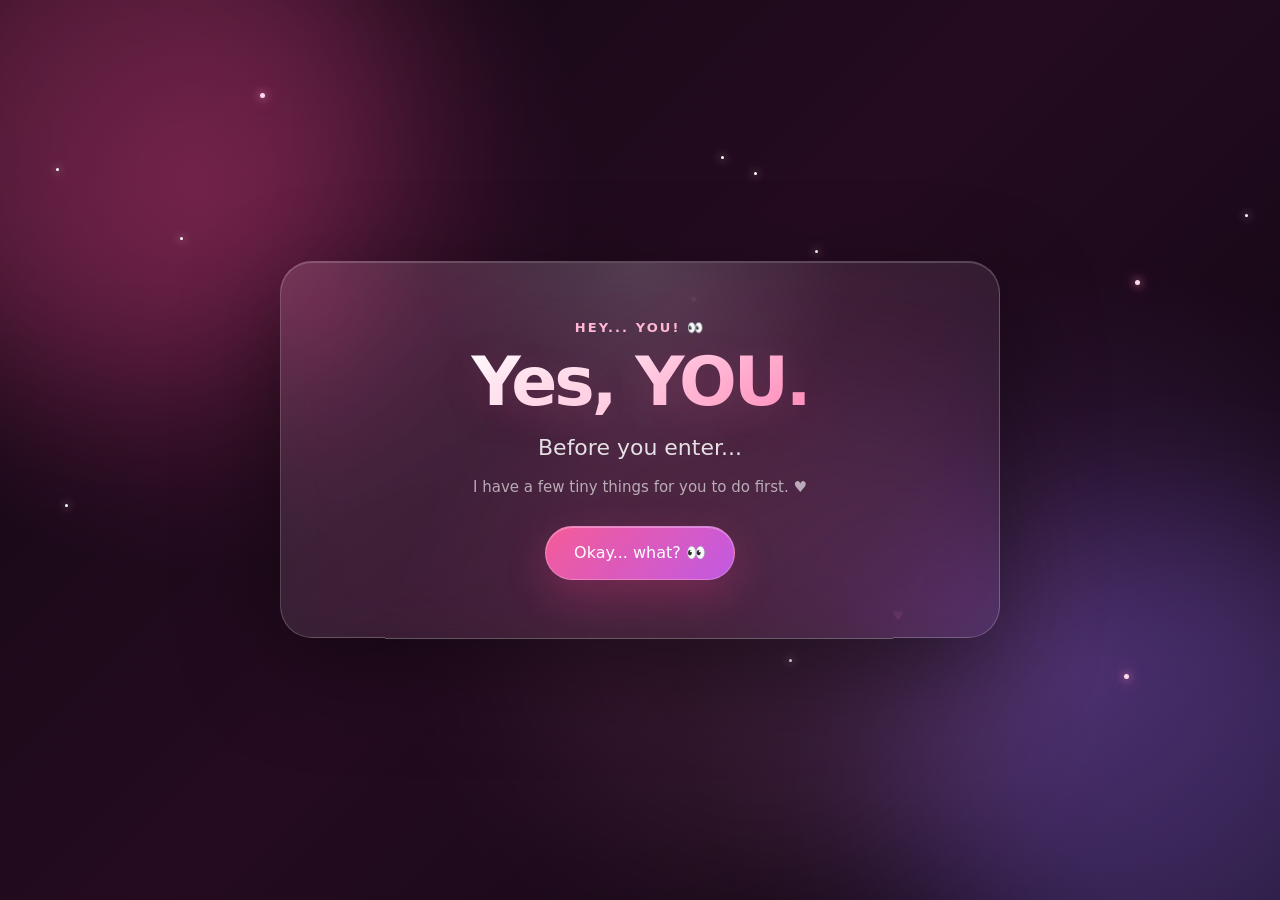
==== commit 72f19db6: "Before: ADD 2 MORE CRAZY MISSIONS IN THE INTRO, AND WHEN ALL THE MISSIONS HAVE FINISHED THEN THIS "P" ====
--- a/isolate/gallery.html
+++ b/isolate/gallery.html
@@ -81,7 +81,7 @@
           yourself the way someone who truly cares sees you &mdash; beautiful,
           special, and worth celebrating.
         </p>
-        <p class="letter-sign" id="letter-sign">Happy Birthday, A Special Person ♥</p>
+        <p class="letter-sign" id="letter-sign">Happy Birthday, Bangaram ♥</p>
         <p class="letter-final-line" id="letter-final-line">
           May your life always have gardens to walk through, memories to keep,
           and reasons to smile.
@@ -92,7 +92,7 @@
     <!-- ══════════ Grand finale ══════════ -->
     <section id="finale" class="finale" aria-label="Final birthday message">
       <div class="finale-heart" aria-hidden="true">♥</div>
-      <h2 class="finale-title-v3" id="finale-title">HAPPY BIRTHDAY, A SPECIAL PERSON ♥</h2>
+      <h2 class="finale-title-v3" id="finale-title">HAPPY BIRTHDAY, BANGARAM ♥</h2>
       <p class="finale-sub">This little world was made just for you.</p>
     </section>
   </main>
